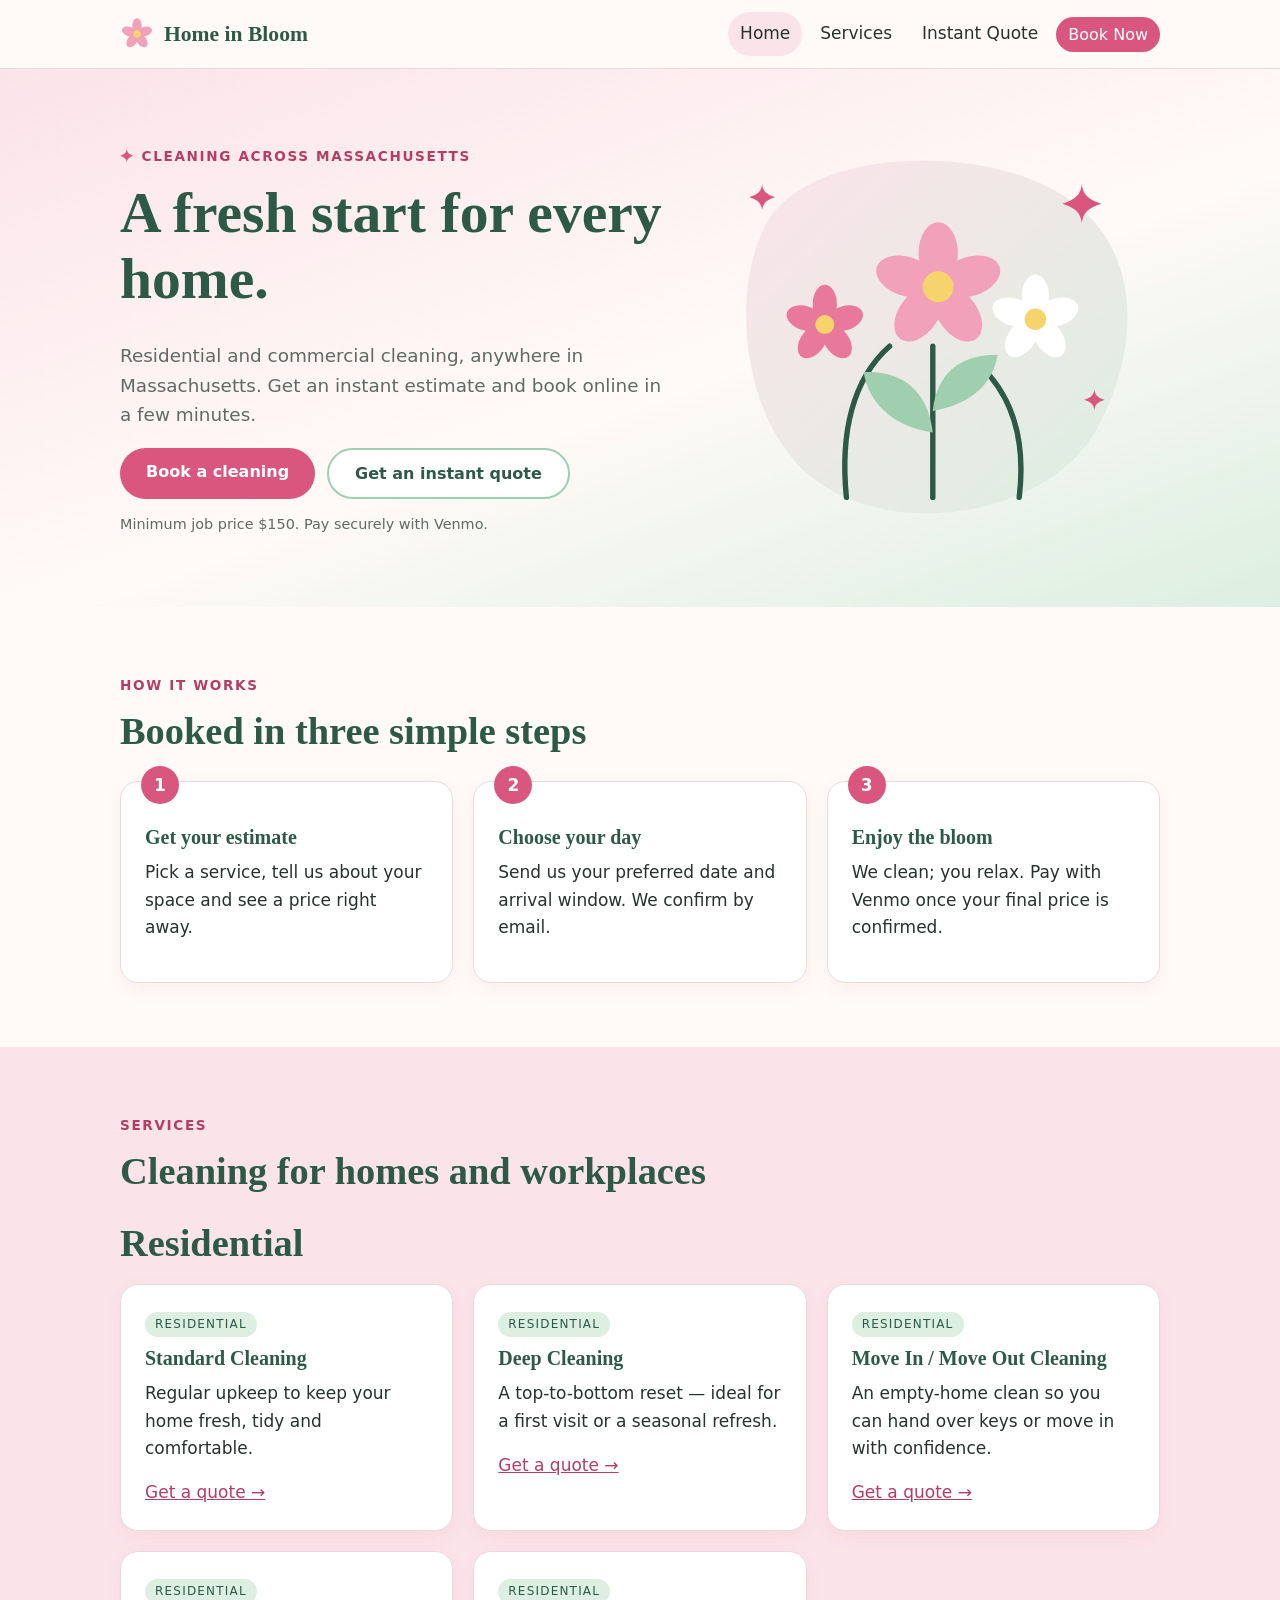
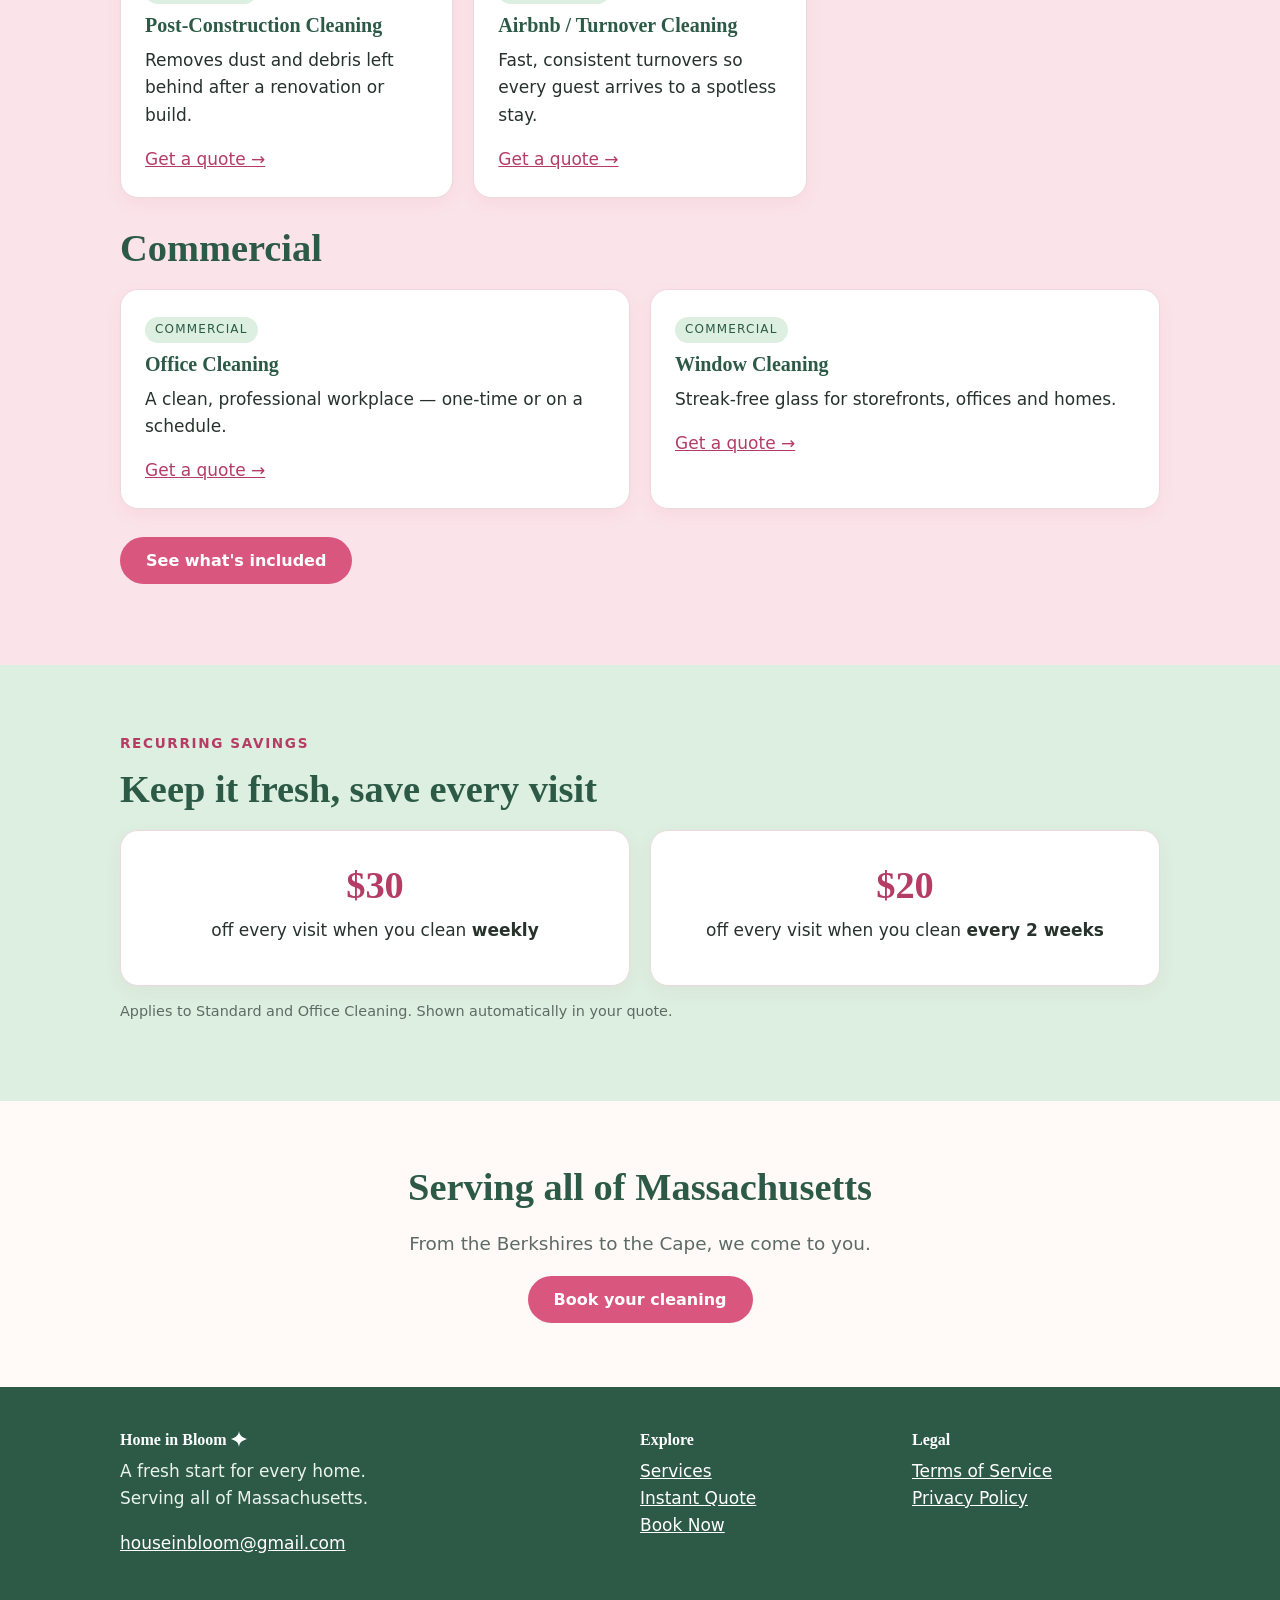
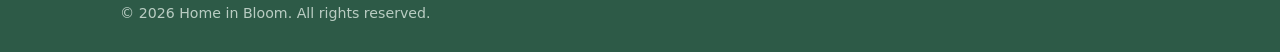
==== index.html @ 501567d4 "Add Home in Bloom booking website Co-Authored-By: Claude Sonnet 5.5 <noreply@anthropic.com> Claude-S" ====
<!doctype html>
<html lang="en"><head>
<meta charset="utf-8"><meta name="viewport" content="width=device-width,initial-scale=1">
<title>A fresh start for every home · Home in Bloom</title>
<meta name="description" content="Home in Bloom — residential and commercial cleaning across Massachusetts. Get an instant quote and book online.">
<link rel="icon" href="assets/favicon.svg" type="image/svg+xml">
<link rel="stylesheet" href="assets/style.css">
</head><body>
<div id="site-header"></div>
<main id="main">
<section class="hero"><div class="wrap">
  <div>
    <span class="eyebrow"><span data-sp></span> Cleaning across Massachusetts</span>
    <h1>A fresh start for every home.</h1>
    <p class="lead">Residential and commercial cleaning, anywhere in Massachusetts. Get an instant estimate and book online in a few minutes.</p>
    <div class="row"><a class="btn" href="book.html">Book a cleaning</a><a class="btn alt" href="quote.html">Get an instant quote</a></div>
    <p class="note" style="margin-top:14px">Minimum job price <span data-min></span>. Pay securely with Venmo.</p>
  </div>
  <svg class="art" viewBox="0 0 420 380" role="img" aria-label="Illustration of blooming flowers and sparkles">
    <defs><linearGradient id="g" x1="0" y1="0" x2="1" y2="1"><stop offset="0" stop-color="#fbe3ea"/><stop offset="1" stop-color="#dcefe0"/></linearGradient></defs>
    <path d="M60 70c40-60 190-70 270-20s70 150 30 220-170 100-250 50S20 130 60 70z" fill="url(#g)"/>
    <g stroke="#2d5a47" stroke-width="5" fill="none" stroke-linecap="round"><path d="M210 330V190"/><path d="M130 330c-6-60 6-110 40-140"/><path d="M290 330c6-50-4-90-34-120"/></g>
    <path d="M210 270c-40-6-60-30-64-56 36-2 60 18 64 56zM210 250c36-6 56-26 60-52-34 0-56 16-60 52z" fill="#9fcfae"/>
    <g transform="translate(150 70) scale(1.3)"><ellipse cx="50" cy="26" rx="14" ry="22" fill="#f2a1ba"/><ellipse cx="50" cy="26" rx="14" ry="22" fill="#f2a1ba" transform="rotate(72 50 50)"/><ellipse cx="50" cy="26" rx="14" ry="22" fill="#f2a1ba" transform="rotate(144 50 50)"/><ellipse cx="50" cy="26" rx="14" ry="22" fill="#f2a1ba" transform="rotate(216 50 50)"/><ellipse cx="50" cy="26" rx="14" ry="22" fill="#f2a1ba" transform="rotate(288 50 50)"/><circle cx="50" cy="50" r="11" fill="#f6d36b"/></g>
    <g transform="translate(70 130) scale(.8)"><ellipse cx="50" cy="26" rx="14" ry="22" fill="#e8799c"/><ellipse cx="50" cy="26" rx="14" ry="22" fill="#e8799c" transform="rotate(72 50 50)"/><ellipse cx="50" cy="26" rx="14" ry="22" fill="#e8799c" transform="rotate(144 50 50)"/><ellipse cx="50" cy="26" rx="14" ry="22" fill="#e8799c" transform="rotate(216 50 50)"/><ellipse cx="50" cy="26" rx="14" ry="22" fill="#e8799c" transform="rotate(288 50 50)"/><circle cx="50" cy="50" r="11" fill="#f6d36b"/></g>
    <g transform="translate(260 120) scale(.9)"><ellipse cx="50" cy="26" rx="14" ry="22" fill="#fff"/><ellipse cx="50" cy="26" rx="14" ry="22" fill="#fff" transform="rotate(72 50 50)"/><ellipse cx="50" cy="26" rx="14" ry="22" fill="#fff" transform="rotate(144 50 50)"/><ellipse cx="50" cy="26" rx="14" ry="22" fill="#fff" transform="rotate(216 50 50)"/><ellipse cx="50" cy="26" rx="14" ry="22" fill="#fff" transform="rotate(288 50 50)"/><circle cx="50" cy="50" r="11" fill="#f6d36b"/></g>
    <g fill="#d9577f"><path transform="translate(330 40) scale(1.5)" d="M12 0c.8 6.2 3.5 9.3 12 12-8.5 2.7-11.2 5.8-12 12-.8-6.2-3.5-9.3-12-12 8.5-2.7 11.2-5.8 12-12z"/>
    <path transform="translate(40 40) scale(1)" d="M12 0c.8 6.2 3.5 9.3 12 12-8.5 2.7-11.2 5.8-12 12-.8-6.2-3.5-9.3-12-12 8.5-2.7 11.2-5.8 12-12z"/>
    <path transform="translate(350 230) scale(.8)" d="M12 0c.8 6.2 3.5 9.3 12 12-8.5 2.7-11.2 5.8-12 12-.8-6.2-3.5-9.3-12-12 8.5-2.7 11.2-5.8 12-12z"/></g>
  </svg>
</div></section>

<section><div class="wrap">
  <span class="eyebrow">How it works</span><h2>Booked in three simple steps</h2>
  <div class="grid g3 steps" style="margin-top:28px">
    <div class="card"><h3>Get your estimate</h3><p>Pick a service, tell us about your space and see a price right away.</p></div>
    <div class="card"><h3>Choose your day</h3><p>Send us your preferred date and arrival window. We confirm by email.</p></div>
    <div class="card"><h3>Enjoy the bloom</h3><p>We clean; you relax. Pay with Venmo once your final price is confirmed.</p></div>
  </div>
</div></section>

<section class="pink"><div class="wrap">
  <span class="eyebrow">Services</span><h2>Cleaning for homes and workplaces</h2>
  <div data-services="brief"></div>
  <p style="margin-top:28px"><a class="btn" href="services.html">See what's included</a></p>
</div></section>

<section class="band"><div class="wrap">
  <span class="eyebrow">Recurring savings</span><h2>Keep it fresh, save every visit</h2>
  <div class="disc">
    <div class="card"><div class="big" data-weekly></div><p>off every visit when you clean <b>weekly</b></p></div>
    <div class="card"><div class="big" data-biweekly></div><p>off every visit when you clean <b>every 2 weeks</b></p></div>
  </div>
  <p class="note" style="margin-top:14px">Applies to Standard and Office Cleaning. Shown automatically in your quote.</p>
</div></section>

<section id="reviews-sec" hidden><div class="wrap">
  <span class="eyebrow">Kind words</span><h2>What our customers say</h2>
  <div class="grid g3" id="reviews"></div>
</div></section>

<section><div class="wrap narrow" style="text-align:center">
  <h2>Serving all of Massachusetts</h2>
  <p class="lead">From the Berkshires to the Cape, we come to you.</p>
  <a class="btn" href="book.html">Book your cleaning</a>
</div></section>
</main>
<div id="site-footer"></div>
<script src="assets/config.js"></script><script src="assets/pricing.js"></script><script src="assets/layout.js"></script>
<script src="assets/render-services.js"></script>
<script>
(function(){const C=HIB,P=HIBPricing;
 document.querySelector("[data-weekly]").textContent=P.fmt(C.recurring.weekly.discount);
 document.querySelector("[data-biweekly]").textContent=P.fmt(C.recurring.biweekly.discount);
 document.querySelectorAll("[data-sp]").forEach(e=>e.innerHTML=HIBArt.sparkle);
 if(C.reviews.length){document.getElementById("reviews-sec").hidden=false;
  const esc=v=>String(v).replace(/[&<>"]/g,c=>({"&":"&amp;","<":"&lt;",">":"&gt;","\"":"&quot;"}[c]));
  document.getElementById("reviews").innerHTML=C.reviews.map(r=>`<figure class="card" style="margin:0"><blockquote>“${esc(r.quote)}”</blockquote><figcaption class="note" style="margin-top:10px">— ${esc(r.name)}${r.detail?", "+esc(r.detail):""}</figcaption></figure>`).join("");}
})();</script>
</body></html>
---- assets/style.css ----
:root{
  --cream:#fffaf7; --blush:#fbe3ea; --rose:#d9577f; --rose-d:#b53d65;
  --sage:#dcefe0; --sage-m:#9fcfae; --forest:#2d5a47; --ink:#27322d; --muted:#5d6b64;
  --line:#ecd9de; --white:#fff; --radius:18px;
  --serif:"Fraunces","Playfair Display",Georgia,"Times New Roman",serif;
  --sans:system-ui,-apple-system,"Segoe UI",Roboto,Helvetica,Arial,sans-serif;
}
*{box-sizing:border-box}
html{scroll-behavior:smooth}
body{margin:0;font:17px/1.6 var(--sans);color:var(--ink);background:var(--cream)}
img,svg{max-width:100%}
a{color:var(--rose-d)}
h1,h2,h3{font-family:var(--serif);color:var(--forest);line-height:1.15;margin:0 0 .5em;font-weight:600}
h1{font-size:clamp(2.2rem,5vw,3.6rem)} h2{font-size:clamp(1.7rem,3.4vw,2.4rem)} h3{font-size:1.25rem}
p{margin:0 0 1em}
.wrap{max-width:1080px;margin:0 auto;padding:0 20px}
.narrow{max-width:760px}
section{padding:64px 0}
.eyebrow{display:inline-flex;gap:8px;align-items:center;font-size:.85rem;letter-spacing:.12em;text-transform:uppercase;color:var(--rose-d);font-weight:700;margin-bottom:12px}
.lead{font-size:1.15rem;color:var(--muted)}
.skip{position:absolute;left:-999px}.skip:focus{left:10px;top:10px;background:#fff;padding:8px;z-index:99}

/* header */
header.site{position:sticky;top:0;z-index:20;background:rgba(255,250,247,.92);backdrop-filter:blur(8px);border-bottom:1px solid var(--line)}
header.site .wrap{display:flex;align-items:center;justify-content:space-between;height:68px}
.brand{display:flex;align-items:center;gap:10px;text-decoration:none;color:var(--forest);font-family:var(--serif);font-size:1.35rem;font-weight:700}
.brand svg{width:34px;height:34px}
nav.main{display:flex;gap:6px;align-items:center}
nav.main a{padding:8px 12px;border-radius:999px;text-decoration:none;color:var(--ink);font-weight:500}
nav.main a:hover,nav.main a[aria-current]{background:var(--blush)}
nav.main a.btn{color:#fff;background:var(--rose)}
nav.main a.btn:hover{background:var(--rose-d)}
.menu-btn{display:none;background:none;border:1px solid var(--line);border-radius:10px;padding:8px 12px;font-size:1rem}
@media(max-width:760px){
  .menu-btn{display:block}
  nav.main{display:none;position:absolute;top:68px;left:0;right:0;background:var(--cream);flex-direction:column;align-items:stretch;padding:12px 20px 20px;border-bottom:1px solid var(--line)}
  nav.main.open{display:flex}
}

/* buttons */
.btn{display:inline-block;background:var(--rose);color:#fff;border:0;border-radius:999px;padding:14px 26px;font:600 1rem var(--sans);text-decoration:none;cursor:pointer;transition:.15s}
.btn:hover{background:var(--rose-d);transform:translateY(-1px)}
.btn.alt{background:#fff;color:var(--forest);border:2px solid var(--sage-m)}
.btn.alt:hover{background:var(--sage)}
.btn[disabled]{opacity:.5;cursor:not-allowed;transform:none}
.row{display:flex;gap:12px;flex-wrap:wrap}

/* hero */
.hero{background:linear-gradient(160deg,var(--blush) 0%,var(--cream) 55%,var(--sage) 100%);padding:72px 0 56px;overflow:hidden}
.hero .wrap{display:grid;grid-template-columns:1.1fr .9fr;gap:32px;align-items:center}
.hero svg.art{width:100%;height:auto}
@media(max-width:820px){.hero .wrap{grid-template-columns:1fr}.hero svg.art{max-width:360px;margin:0 auto}}

/* cards */
.grid{display:grid;gap:20px}
.g3{grid-template-columns:repeat(auto-fit,minmax(250px,1fr))}
.g2{grid-template-columns:repeat(auto-fit,minmax(300px,1fr))}
.card{background:#fff;border:1px solid var(--line);border-radius:var(--radius);padding:24px;box-shadow:0 6px 18px rgba(181,61,101,.06)}
.card .tag{font-size:.75rem;text-transform:uppercase;letter-spacing:.1em;color:var(--forest);background:var(--sage);padding:3px 10px;border-radius:999px;display:inline-block;margin-bottom:10px}
.card ul{padding-left:1.1em;margin:0 0 12px;color:var(--muted)}
.price{font-weight:700;color:var(--rose-d)}
.band{background:var(--sage)}
.pink{background:var(--blush)}
.steps{counter-reset:s}.steps .card{position:relative;padding-top:44px}
.steps .card::before{counter-increment:s;content:counter(s);position:absolute;top:-16px;left:20px;width:38px;height:38px;border-radius:50%;background:var(--rose);color:#fff;display:grid;place-items:center;font-weight:700}
.sparkle{width:1em;height:1em;vertical-align:-.1em;fill:var(--rose)}
.note{font-size:.9rem;color:var(--muted)}
.disc{display:flex;gap:20px;flex-wrap:wrap}
.disc .card{flex:1;min-width:220px;text-align:center}
.disc .big{font-family:var(--serif);font-size:2.4rem;color:var(--rose-d);font-weight:700}
blockquote{margin:0}

/* forms */
label{display:block;font-weight:600;margin:14px 0 6px}
input,select,textarea{width:100%;font:inherit;padding:12px 14px;border:1.5px solid var(--line);border-radius:12px;background:#fff;color:var(--ink)}
input:focus,select:focus,textarea:focus{outline:3px solid var(--sage-m);border-color:var(--forest)}
.two{display:grid;grid-template-columns:1fr 1fr;gap:14px}
@media(max-width:560px){.two{grid-template-columns:1fr}}
.check{display:flex;gap:10px;align-items:center;font-weight:400;margin:8px 0;padding:10px 12px;border:1.5px solid var(--line);border-radius:12px;background:#fff}
.check input{width:auto}
.check .qty{width:76px;margin-left:auto;padding:6px 8px}
.check .p{margin-left:auto;color:var(--muted)}
.opt{display:block;border:2px solid var(--line);border-radius:14px;padding:14px 16px;margin:10px 0;cursor:pointer;background:#fff;font-weight:400}
.opt:has(input:checked){border-color:var(--rose);background:var(--blush)}
.opt input{width:auto;margin-right:8px}
.opt b{font-weight:700}
.err{color:#b3261e;font-size:.9rem;margin-top:6px;min-height:1.2em}

/* quote + booking layout */
.split{display:grid;grid-template-columns:1.3fr 1fr;gap:28px;align-items:start}
@media(max-width:860px){.split{grid-template-columns:1fr}}
.summary{position:sticky;top:90px}
.summary table{width:100%;border-collapse:collapse;font-size:.95rem}
.summary td{padding:6px 0;border-bottom:1px dashed var(--line)}
.summary td:last-child{text-align:right;white-space:nowrap}
.summary .total td{font-weight:800;font-size:1.25rem;color:var(--forest);border:0;padding-top:12px}
.summary .disc-row td{color:var(--forest)}
.progress{display:flex;gap:6px;margin-bottom:22px}
.progress span{flex:1;height:8px;border-radius:99px;background:var(--line)}
.progress span.on{background:var(--rose)}
.stepname{font-size:.9rem;color:var(--muted);margin-bottom:6px}
.step{display:none}.step.active{display:block}
.nav{display:flex;justify-content:space-between;gap:12px;margin-top:24px}
.callout{background:var(--sage);border-radius:14px;padding:16px 18px;margin:16px 0}
.tbd{background:#fff3b0;border-radius:6px;padding:0 6px;font-weight:600}

/* footer */
footer.site{background:var(--forest);color:#e8f3ec;padding:44px 0 28px}
footer.site a{color:#fff}
footer.site .cols{display:grid;grid-template-columns:2fr 1fr 1fr;gap:24px}
@media(max-width:700px){footer.site .cols{grid-template-columns:1fr}}
footer.site h3{color:#fff;font-size:1rem}
footer.site ul{list-style:none;padding:0;margin:0}
footer.site small{display:block;margin-top:28px;opacity:.75}

/* legal */
.legal h2{font-size:1.4rem;margin-top:1.8em}
.legal li{margin-bottom:.4em}
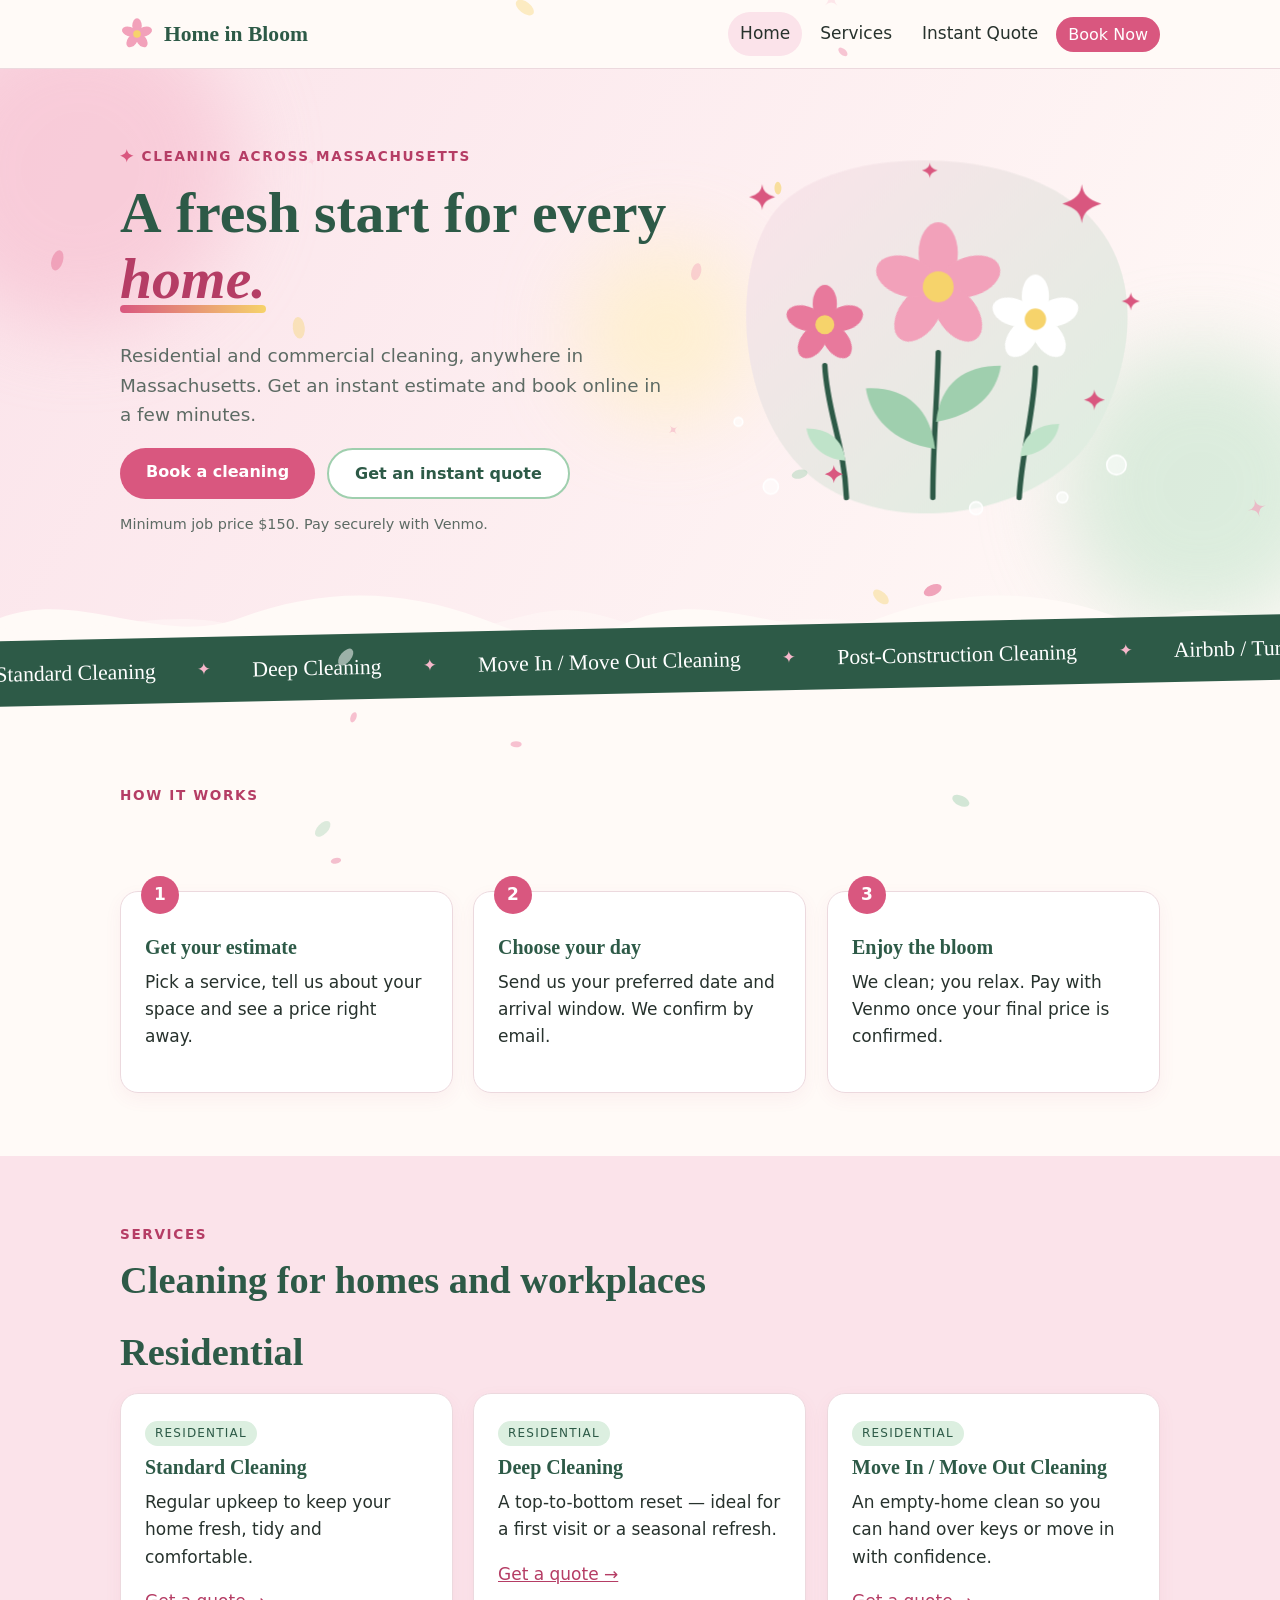
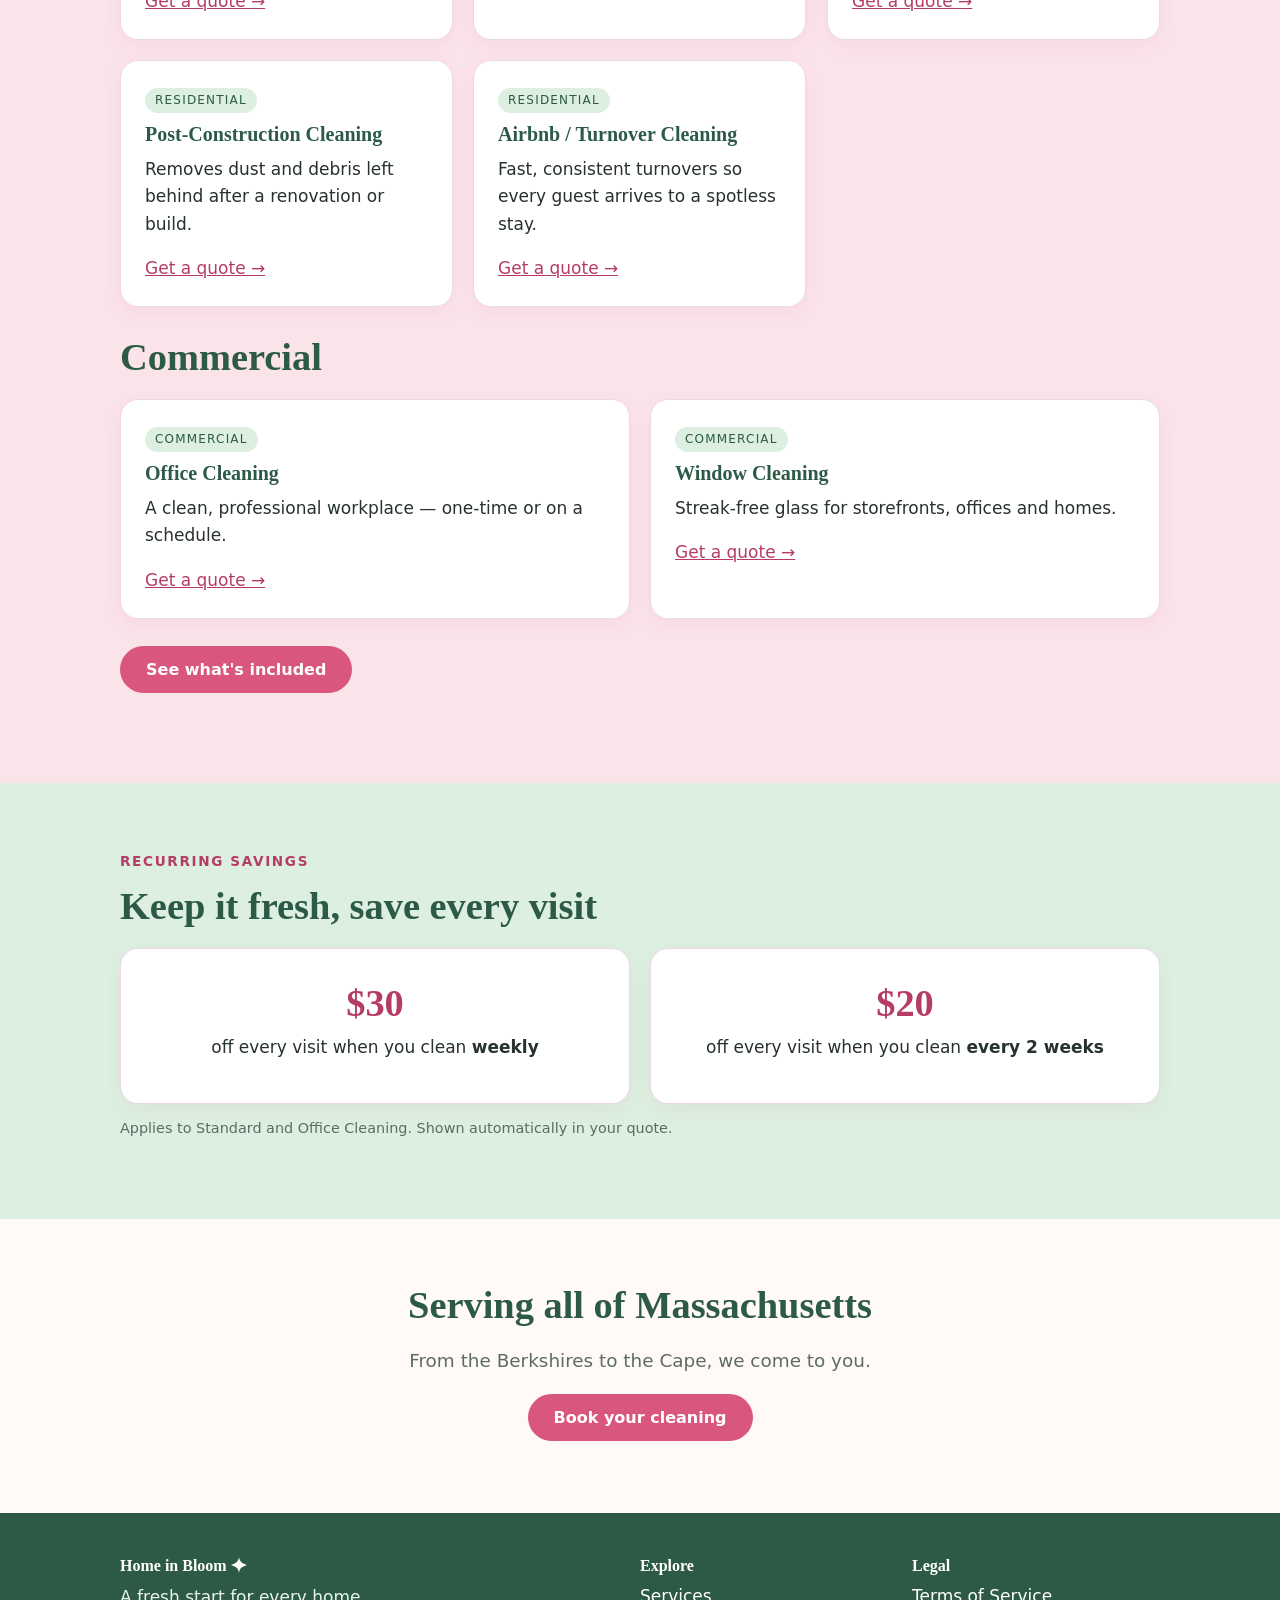
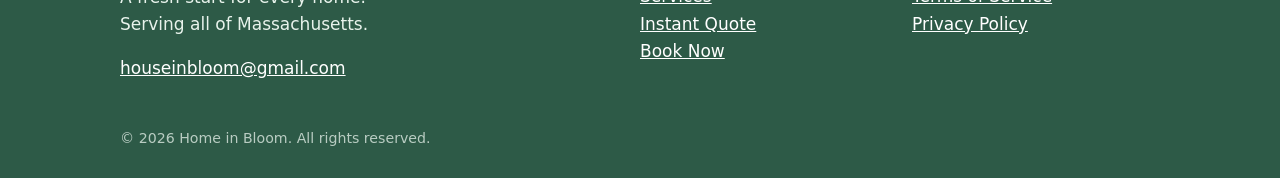
==== commit 86086244: "Add animation layer: blooming hero, scroll reveals, petals, cursor sparkles, tilt cards, marquee, co" ====
--- a/index.html
+++ b/index.html
@@ -4,31 +4,38 @@
 <title>A fresh start for every home · Home in Bloom</title>
 <meta name="description" content="Home in Bloom — residential and commercial cleaning across Massachusetts. Get an instant quote and book online.">
 <link rel="icon" href="assets/favicon.svg" type="image/svg+xml">
-<link rel="stylesheet" href="assets/style.css">
+<link rel="stylesheet" href="assets/style.css"><link rel="stylesheet" href="assets/fx.css">
+<script>document.documentElement.classList.add("js")</script>
 </head><body>
 <div id="site-header"></div>
 <main id="main">
-<section class="hero"><div class="wrap">
+<section class="hero"><div class="blobs"><i></i><i></i><i></i></div><div class="wrap">
   <div>
     <span class="eyebrow"><span data-sp></span> Cleaning across Massachusetts</span>
-    <h1>A fresh start for every home.</h1>
+    <h1 data-split>A fresh start for every <em>home.</em></h1>
     <p class="lead">Residential and commercial cleaning, anywhere in Massachusetts. Get an instant estimate and book online in a few minutes.</p>
-    <div class="row"><a class="btn" href="book.html">Book a cleaning</a><a class="btn alt" href="quote.html">Get an instant quote</a></div>
+    <div class="row"><a class="btn pulse" href="book.html">Book a cleaning</a><a class="btn alt" href="quote.html">Get an instant quote</a></div>
     <p class="note" style="margin-top:14px">Minimum job price <span data-min></span>. Pay securely with Venmo.</p>
   </div>
-  <svg class="art" viewBox="0 0 420 380" role="img" aria-label="Illustration of blooming flowers and sparkles">
+  <svg class="art" viewBox="0 0 420 380" role="img" aria-label="Illustration of blooming flowers, sparkles and bubbles">
     <defs><linearGradient id="g" x1="0" y1="0" x2="1" y2="1"><stop offset="0" stop-color="#fbe3ea"/><stop offset="1" stop-color="#dcefe0"/></linearGradient></defs>
-    <path d="M60 70c40-60 190-70 270-20s70 150 30 220-170 100-250 50S20 130 60 70z" fill="url(#g)"/>
-    <g stroke="#2d5a47" stroke-width="5" fill="none" stroke-linecap="round"><path d="M210 330V190"/><path d="M130 330c-6-60 6-110 40-140"/><path d="M290 330c6-50-4-90-34-120"/></g>
-    <path d="M210 270c-40-6-60-30-64-56 36-2 60 18 64 56zM210 250c36-6 56-26 60-52-34 0-56 16-60 52z" fill="#9fcfae"/>
-    <g transform="translate(150 70) scale(1.3)"><ellipse cx="50" cy="26" rx="14" ry="22" fill="#f2a1ba"/><ellipse cx="50" cy="26" rx="14" ry="22" fill="#f2a1ba" transform="rotate(72 50 50)"/><ellipse cx="50" cy="26" rx="14" ry="22" fill="#f2a1ba" transform="rotate(144 50 50)"/><ellipse cx="50" cy="26" rx="14" ry="22" fill="#f2a1ba" transform="rotate(216 50 50)"/><ellipse cx="50" cy="26" rx="14" ry="22" fill="#f2a1ba" transform="rotate(288 50 50)"/><circle cx="50" cy="50" r="11" fill="#f6d36b"/></g>
-    <g transform="translate(70 130) scale(.8)"><ellipse cx="50" cy="26" rx="14" ry="22" fill="#e8799c"/><ellipse cx="50" cy="26" rx="14" ry="22" fill="#e8799c" transform="rotate(72 50 50)"/><ellipse cx="50" cy="26" rx="14" ry="22" fill="#e8799c" transform="rotate(144 50 50)"/><ellipse cx="50" cy="26" rx="14" ry="22" fill="#e8799c" transform="rotate(216 50 50)"/><ellipse cx="50" cy="26" rx="14" ry="22" fill="#e8799c" transform="rotate(288 50 50)"/><circle cx="50" cy="50" r="11" fill="#f6d36b"/></g>
-    <g transform="translate(260 120) scale(.9)"><ellipse cx="50" cy="26" rx="14" ry="22" fill="#fff"/><ellipse cx="50" cy="26" rx="14" ry="22" fill="#fff" transform="rotate(72 50 50)"/><ellipse cx="50" cy="26" rx="14" ry="22" fill="#fff" transform="rotate(144 50 50)"/><ellipse cx="50" cy="26" rx="14" ry="22" fill="#fff" transform="rotate(216 50 50)"/><ellipse cx="50" cy="26" rx="14" ry="22" fill="#fff" transform="rotate(288 50 50)"/><circle cx="50" cy="50" r="11" fill="#f6d36b"/></g>
-    <g fill="#d9577f"><path transform="translate(330 40) scale(1.5)" d="M12 0c.8 6.2 3.5 9.3 12 12-8.5 2.7-11.2 5.8-12 12-.8-6.2-3.5-9.3-12-12 8.5-2.7 11.2-5.8 12-12z"/>
-    <path transform="translate(40 40) scale(1)" d="M12 0c.8 6.2 3.5 9.3 12 12-8.5 2.7-11.2 5.8-12 12-.8-6.2-3.5-9.3-12-12 8.5-2.7 11.2-5.8 12-12z"/>
-    <path transform="translate(350 230) scale(.8)" d="M12 0c.8 6.2 3.5 9.3 12 12-8.5 2.7-11.2 5.8-12 12-.8-6.2-3.5-9.3-12-12 8.5-2.7 11.2-5.8 12-12z"/></g>
+    <path class="blob" d="M60 70c40-60 190-70 270-20s70 150 30 220-170 100-250 50S20 130 60 70z" fill="url(#g)"/>
+    <g stroke="#2d5a47" stroke-width="5" fill="none" stroke-linecap="round">
+      <path class="stem" pathLength="1" style="--d:.3s" d="M210 330C210 280 214 240 215 196"/>
+      <path class="stem" pathLength="1" style="--d:.5s" d="M130 330C128 280 112 250 110 208"/>
+      <path class="stem" pathLength="1" style="--d:.7s" d="M290 330C292 290 304 250 305 210"/></g>
+    <path class="leaf" style="--d:.9s" d="M212 285c-40-6-60-30-64-56 36-2 60 18 64 56z" fill="#9fcfae"/>
+    <path class="leaf r" style="--d:1.05s" d="M213 260c36-6 56-26 60-52-34 0-56 16-60 52z" fill="#9fcfae"/>
+    <path class="leaf" style="--d:1.2s" d="M129 296c-22-2-34-16-36-30 20 0 34 10 36 30z" fill="#bfe3c9"/>
+    <path class="leaf r" style="--d:1.3s" d="M291 292c22-2 34-16 36-30-20 0-34 10-36 30z" fill="#bfe3c9"/>
+    <g transform="translate(150 70) scale(1.3)"><g class="flower" style="--d:1.0s"><g transform="rotate(0 50 50)"><ellipse class="petal" style="--i:0" cx="50" cy="26" rx="14" ry="22" fill="#f2a1ba"/></g><g transform="rotate(72 50 50)"><ellipse class="petal" style="--i:1" cx="50" cy="26" rx="14" ry="22" fill="#f2a1ba"/></g><g transform="rotate(144 50 50)"><ellipse class="petal" style="--i:2" cx="50" cy="26" rx="14" ry="22" fill="#f2a1ba"/></g><g transform="rotate(216 50 50)"><ellipse class="petal" style="--i:3" cx="50" cy="26" rx="14" ry="22" fill="#f2a1ba"/></g><g transform="rotate(288 50 50)"><ellipse class="petal" style="--i:4" cx="50" cy="26" rx="14" ry="22" fill="#f2a1ba"/></g><circle class="ctr" cx="50" cy="50" r="11" fill="#f6d36b"/></g></g>
+    <g transform="translate(70 130) scale(0.8)"><g class="flower" style="--d:1.35s"><g transform="rotate(0 50 50)"><ellipse class="petal" style="--i:0" cx="50" cy="26" rx="14" ry="22" fill="#e8799c"/></g><g transform="rotate(72 50 50)"><ellipse class="petal" style="--i:1" cx="50" cy="26" rx="14" ry="22" fill="#e8799c"/></g><g transform="rotate(144 50 50)"><ellipse class="petal" style="--i:2" cx="50" cy="26" rx="14" ry="22" fill="#e8799c"/></g><g transform="rotate(216 50 50)"><ellipse class="petal" style="--i:3" cx="50" cy="26" rx="14" ry="22" fill="#e8799c"/></g><g transform="rotate(288 50 50)"><ellipse class="petal" style="--i:4" cx="50" cy="26" rx="14" ry="22" fill="#e8799c"/></g><circle class="ctr" cx="50" cy="50" r="11" fill="#f6d36b"/></g></g>
+    <g transform="translate(260 120) scale(0.9)"><g class="flower" style="--d:1.6s"><g transform="rotate(0 50 50)"><ellipse class="petal" style="--i:0" cx="50" cy="26" rx="14" ry="22" fill="#ffffff"/></g><g transform="rotate(72 50 50)"><ellipse class="petal" style="--i:1" cx="50" cy="26" rx="14" ry="22" fill="#ffffff"/></g><g transform="rotate(144 50 50)"><ellipse class="petal" style="--i:2" cx="50" cy="26" rx="14" ry="22" fill="#ffffff"/></g><g transform="rotate(216 50 50)"><ellipse class="petal" style="--i:3" cx="50" cy="26" rx="14" ry="22" fill="#ffffff"/></g><g transform="rotate(288 50 50)"><ellipse class="petal" style="--i:4" cx="50" cy="26" rx="14" ry="22" fill="#ffffff"/></g><circle class="ctr" cx="50" cy="50" r="11" fill="#f6d36b"/></g></g>
+    <g transform="translate(330 40) scale(1.5)"><path class="tw" style="--t:0s" fill="#d9577f" d="M12 0c.8 6.2 3.5 9.3 12 12-8.5 2.7-11.2 5.8-12 12-.8-6.2-3.5-9.3-12-12 8.5-2.7 11.2-5.8 12-12z"/></g><g transform="translate(40 40) scale(1)"><path class="tw" style="--t:0.7s" fill="#d9577f" d="M12 0c.8 6.2 3.5 9.3 12 12-8.5 2.7-11.2 5.8-12 12-.8-6.2-3.5-9.3-12-12 8.5-2.7 11.2-5.8 12-12z"/></g><g transform="translate(350 230) scale(0.8)"><path class="tw" style="--t:1.4s" fill="#d9577f" d="M12 0c.8 6.2 3.5 9.3 12 12-8.5 2.7-11.2 5.8-12 12-.8-6.2-3.5-9.3-12-12 8.5-2.7 11.2-5.8 12-12z"/></g><g transform="translate(110 300) scale(0.7)"><path class="tw" style="--t:0.35s" fill="#d9577f" d="M12 0c.8 6.2 3.5 9.3 12 12-8.5 2.7-11.2 5.8-12 12-.8-6.2-3.5-9.3-12-12 8.5-2.7 11.2-5.8 12-12z"/></g><g transform="translate(200 20) scale(0.6)"><path class="tw" style="--t:1.1s" fill="#d9577f" d="M12 0c.8 6.2 3.5 9.3 12 12-8.5 2.7-11.2 5.8-12 12-.8-6.2-3.5-9.3-12-12 8.5-2.7 11.2-5.8 12-12z"/></g><g transform="translate(385 140) scale(0.7)"><path class="tw" style="--t:1.9s" fill="#d9577f" d="M12 0c.8 6.2 3.5 9.3 12 12-8.5 2.7-11.2 5.8-12 12-.8-6.2-3.5-9.3-12-12 8.5-2.7 11.2-5.8 12-12z"/></g>
+    <circle class="bub" style="--t:0s" cx="60" cy="320" r="7" fill="rgba(255,255,255,.55)" stroke="#fff" stroke-width="1.5"/><circle class="bub" style="--t:2s" cx="330" cy="330" r="5" fill="rgba(255,255,255,.55)" stroke="#fff" stroke-width="1.5"/><circle class="bub" style="--t:3.5s" cx="380" cy="300" r="9" fill="rgba(255,255,255,.55)" stroke="#fff" stroke-width="1.5"/><circle class="bub" style="--t:5s" cx="30" cy="260" r="4" fill="rgba(255,255,255,.55)" stroke="#fff" stroke-width="1.5"/><circle class="bub" style="--t:1.2s" cx="250" cy="340" r="6" fill="rgba(255,255,255,.55)" stroke="#fff" stroke-width="1.5"/>
   </svg>
-</div></section>
+</div><div class="wave bottom" style="--c:var(--cream)" aria-hidden="true"><svg viewBox="0 0 2880 80" preserveAspectRatio="none"><path d="M0 40C180 0 360 80 540 40S900 0 1080 40S1260 80 1440 40V80H0Z M1440 40C1620 0 1800 80 1980 40S2340 0 2520 40S2700 80 2880 40V80H1440Z"/></svg><svg viewBox="0 0 2880 80" preserveAspectRatio="none"><path d="M0 52C120 78 360 18 540 52S900 78 1080 52S1260 18 1440 52C1560 78 1800 18 1980 52S2340 78 2520 52S2700 18 2880 52V80H0Z"/></svg></div></section>
+<div class="marquee" data-marquee aria-hidden="true"></div>
 
 <section><div class="wrap">
   <span class="eyebrow">How it works</span><h2>Booked in three simple steps</h2>
@@ -77,4 +84,5 @@
   const esc=v=>String(v).replace(/[&<>"]/g,c=>({"&":"&amp;","<":"&lt;",">":"&gt;","\"":"&quot;"}[c]));
   document.getElementById("reviews").innerHTML=C.reviews.map(r=>`<figure class="card" style="margin:0"><blockquote>“${esc(r.quote)}”</blockquote><figcaption class="note" style="margin-top:10px">— ${esc(r.name)}${r.detail?", "+esc(r.detail):""}</figcaption></figure>`).join("");}
 })();</script>
+<script src="assets/fx.js"></script>
 </body></html>
--- a/assets/style.css
+++ b/assets/style.css
@@ -97,7 +97,7 @@
 .summary .disc-row td{color:var(--forest)}
 .progress{display:flex;gap:6px;margin-bottom:22px}
 .progress span{flex:1;height:8px;border-radius:99px;background:var(--line)}
-.progress span.on{background:var(--rose)}
+
 .stepname{font-size:.9rem;color:var(--muted);margin-bottom:6px}
 .step{display:none}.step.active{display:block}
 .nav{display:flex;justify-content:space-between;gap:12px;margin-top:24px}
--- a/assets/fx.css
+++ b/assets/fx.css
@@ -0,0 +1,151 @@
+/* Motion layer. Everything here is transform/opacity-based and disabled under prefers-reduced-motion. */
+@view-transition{navigation:auto}
+::view-transition-old(root){animation:.25s ease both vtOut}
+::view-transition-new(root){animation:.35s ease both vtIn}
+@keyframes vtOut{to{opacity:0}} @keyframes vtIn{from{opacity:0}}
+html{overflow-x:hidden} body{overflow-x:hidden;overflow-x:clip}
+
+/* ---------- scroll reveal (uses individual props so it never fights tilt/hover transforms) ---------- */
+.js [data-reveal]{opacity:0;translate:0 34px;scale:.97;
+  transition:opacity .9s cubic-bezier(.2,.7,.2,1),translate .9s cubic-bezier(.2,.7,.2,1),scale .9s cubic-bezier(.2,.7,.2,1);
+  transition-delay:calc(var(--d,0)*90ms)}
+.js [data-reveal].in{opacity:1;translate:0 0;scale:1}
+
+/* scroll progress + header */
+#scrollbar{position:fixed;top:0;left:0;right:0;height:4px;z-index:50;transform-origin:left;transform:scaleX(0);
+  background:linear-gradient(90deg,var(--rose),#f6d36b,var(--sage-m))}
+header.site{transition:box-shadow .3s,background .3s}
+header.site.scrolled{box-shadow:0 8px 24px rgba(181,61,101,.12)}
+header.site .brand svg{transition:rotate .6s cubic-bezier(.3,1.6,.5,1)}
+.brand:hover svg{rotate:216deg}
+nav.main a{position:relative;transition:background .2s,color .2s}
+nav.main a:not(.btn)::after{content:"";position:absolute;left:14px;right:14px;bottom:4px;height:2px;border-radius:2px;background:var(--rose);scale:0 1;transition:scale .25s}
+nav.main a:not(.btn):hover::after{scale:1 1}
+
+/* ---------- buttons ---------- */
+.btn{position:relative;overflow:hidden;translate:var(--mx,0) var(--my,0);
+  transition:background .2s,transform .2s,translate .25s cubic-bezier(.2,.8,.2,1),box-shadow .25s}
+.btn::after{content:"";position:absolute;inset:0;background:linear-gradient(105deg,transparent 30%,rgba(255,255,255,.55) 50%,transparent 70%);translate:-120% 0;transition:translate .6s}
+.btn:hover::after{translate:120% 0}
+.btn:hover{box-shadow:0 10px 24px rgba(217,87,127,.35)}
+.btn:active{transform:scale(.96)}
+.btn.pulse{animation:pulse 2.6s 2.2s infinite}
+@keyframes pulse{0%{box-shadow:0 0 0 0 rgba(217,87,127,.5)}70%,100%{box-shadow:0 0 0 18px rgba(217,87,127,0)}}
+
+/* ---------- hero ---------- */
+.hero{position:relative;background:linear-gradient(120deg,var(--blush),var(--cream),var(--sage),var(--blush));background-size:300% 300%;animation:bgShift 18s ease-in-out infinite;padding-bottom:96px}
+@keyframes bgShift{0%,100%{background-position:0 50%}50%{background-position:100% 50%}}
+.hero .blobs{position:absolute;inset:0;overflow:hidden;pointer-events:none}
+.hero .blobs i{position:absolute;border-radius:50%;filter:blur(40px);opacity:.55;
+  translate:calc(var(--px,0)*var(--k)*1px) calc(var(--py,0)*var(--k)*1px);transition:translate .6s ease-out;animation:drift 14s ease-in-out infinite alternate}
+.hero .blobs i:nth-child(1){--k:-30;width:320px;height:320px;background:#f6b8cb;left:-80px;top:-60px}
+.hero .blobs i:nth-child(2){--k:24;width:280px;height:280px;background:#bfe3c9;right:-60px;bottom:20px;animation-delay:-5s}
+.hero .blobs i:nth-child(3){--k:-16;width:180px;height:180px;background:#fff0b8;left:45%;top:30%;animation-delay:-9s}
+@keyframes drift{from{transform:translate(0,0) scale(1)}to{transform:translate(40px,-30px) scale(1.18)}}
+.hero .wrap{position:relative}
+.hero svg.art{translate:calc(var(--px,0)*14px) calc(var(--py,0)*10px);transition:translate .5s ease-out;overflow:visible}
+
+.hero h1 .w{display:inline-block;overflow:hidden;vertical-align:bottom;padding-bottom:.12em;margin-bottom:-.12em}
+.hero h1 .wi{display:inline-block;animation:wordUp .9s cubic-bezier(.2,.9,.2,1) both;animation-delay:calc(.15s + var(--i)*.09s)}
+@keyframes wordUp{from{translate:0 110%;rotate:6deg;opacity:0}to{translate:0 0;rotate:0deg;opacity:1}}
+.hero h1 em{font-style:italic;color:var(--rose-d);position:relative;display:inline-block}
+.hero h1 em::after{content:"";position:absolute;left:0;right:0;bottom:-.02em;height:.14em;border-radius:99px;background:linear-gradient(90deg,var(--rose),#f6d36b);transform-origin:left;animation:underline 1s 1.1s cubic-bezier(.2,.8,.2,1) both}
+@keyframes underline{from{transform:scaleX(0)}to{transform:scaleX(1)}}
+.hero .eyebrow,.hero .lead,.hero .row,.hero .note{animation:rise .9s cubic-bezier(.2,.8,.2,1) both}
+.hero .eyebrow{animation-delay:.05s}.hero .lead{animation-delay:.85s}.hero .row{animation-delay:1s}.hero .note{animation-delay:1.15s}
+@keyframes rise{from{opacity:0;translate:0 24px}to{opacity:1;translate:0 0}}
+.eyebrow .sparkle{animation:spin 6s linear infinite}
+@keyframes spin{to{rotate:360deg}}
+
+/* hero art */
+svg.art .blob,svg.art .leaf,svg.art .flower,svg.art .petal,svg.art .ctr,svg.art .tw,svg.art .bub{transform-box:fill-box}
+svg.art .blob{transform-origin:center;animation:blobIn 1s cubic-bezier(.3,1.4,.5,1) both,blobBreathe 12s 1s ease-in-out infinite}
+@keyframes blobIn{from{scale:.2;opacity:0}to{scale:1;opacity:1}}
+@keyframes blobBreathe{0%,100%{scale:1;rotate:0deg}50%{scale:1.05;rotate:4deg}}
+svg.art .stem{stroke-dasharray:1;stroke-dashoffset:0;animation:grow 1.1s cubic-bezier(.4,.1,.2,1) both;animation-delay:var(--d,.2s)}
+@keyframes grow{from{stroke-dashoffset:1}to{stroke-dashoffset:0}}
+svg.art .leaf{transform-origin:0% 100%;animation:leafIn .8s cubic-bezier(.3,1.5,.5,1) both,leafSway 5s 2.5s ease-in-out infinite;animation-delay:var(--d,1s),calc(var(--d,1s) + 1.5s)}
+svg.art .leaf.r{transform-origin:100% 100%}
+@keyframes leafIn{from{scale:0}to{scale:1}}
+@keyframes leafSway{0%,100%{rotate:0deg}50%{rotate:5deg}}
+svg.art .flower{transform-origin:center;animation:bloomIn 1.2s cubic-bezier(.3,1.5,.5,1) both,sway 7s ease-in-out infinite;animation-delay:var(--d,1s),calc(var(--d,1s) + 1.4s)}
+@keyframes bloomIn{from{scale:0;rotate:-120deg}to{scale:1;rotate:0deg}}
+@keyframes sway{0%,100%{rotate:-4deg}50%{rotate:5deg}}
+svg.art .petal{transform-origin:50% 105%;animation:petalIn .7s cubic-bezier(.3,1.6,.5,1) both;animation-delay:calc(var(--d,1s) + var(--i)*.09s)}
+@keyframes petalIn{from{scale:.1;opacity:0}to{scale:1;opacity:1}}
+svg.art .ctr{transform-origin:center;animation:ctrPop .6s cubic-bezier(.3,2,.5,1) both,ctrBeat 3s 2.5s ease-in-out infinite;animation-delay:calc(var(--d,1s) + .6s),calc(var(--d,1s) + 2s)}
+@keyframes ctrPop{from{scale:0}to{scale:1}}
+@keyframes ctrBeat{0%,100%{scale:1}50%{scale:1.18}}
+svg.art .tw{transform-origin:center;animation:twinkle 2.8s ease-in-out infinite;animation-delay:var(--t,0s)}
+@keyframes twinkle{0%,100%{scale:.3;rotate:0deg;opacity:.35}50%{scale:1.15;rotate:90deg;opacity:1}}
+svg.art .bub{transform-origin:center;animation:bubble 7s ease-in infinite;animation-delay:var(--t,0s)}
+@keyframes bubble{0%{translate:0 40px;opacity:0;scale:.6}15%{opacity:.9}100%{translate:8px -150px;opacity:0;scale:1.2}}
+
+/* waves */
+.wave{position:absolute;left:0;right:0;height:60px;overflow:hidden;line-height:0;pointer-events:none}
+.wave.bottom{bottom:-1px}.wave.top{top:-59px}
+.wave svg{width:200%;height:100%;animation:waveMove 14s linear infinite}
+.wave svg+svg{position:absolute;left:0;top:0;opacity:.5;animation-duration:22s;animation-direction:reverse}
+.wave path{fill:var(--c)}
+@keyframes waveMove{to{translate:-50% 0}}
+section.has-wave{position:relative}
+
+/* marquee */
+.marquee{overflow:hidden;background:var(--forest);color:#fff;padding:15px 0;rotate:-1.2deg;scale:1.04;margin:-18px 0 24px;position:relative;z-index:2}
+.marquee .track{display:flex;width:max-content;animation:marquee 34s linear infinite}
+.marquee:hover .track{animation-play-state:paused}
+.marquee span{padding:0 20px;font-family:var(--serif);font-size:1.3rem;white-space:nowrap;display:inline-flex;align-items:center;gap:40px}
+.marquee span::after{content:"✦";color:#f6b8cb;font-size:1rem;animation:spin 5s linear infinite}
+@keyframes marquee{to{translate:-50% 0}}
+
+/* ---------- cards ---------- */
+.card{transition:box-shadow .3s,border-color .3s}
+.card[data-tilt]{transition:transform .35s cubic-bezier(.2,.8,.2,1),box-shadow .3s;will-change:transform;position:relative;transform-style:preserve-3d}
+.card[data-tilt]:hover{box-shadow:0 22px 44px rgba(181,61,101,.18);border-color:#f2a1ba;transition:transform .08s linear,box-shadow .3s}
+.card[data-tilt]::after{content:"";position:absolute;inset:0;border-radius:inherit;pointer-events:none;opacity:0;transition:opacity .3s;
+  background:radial-gradient(260px circle at var(--gx,50%) var(--gy,50%),rgba(255,196,214,.45),transparent 62%)}
+.card[data-tilt]:hover::after{opacity:1}
+.card .tag{transition:background .2s,scale .2s}
+.card:hover .tag{background:#c6e8d0;scale:1.06}
+.steps .card::before{transition:rotate .6s cubic-bezier(.3,1.6,.5,1),scale .3s}
+.steps .card:hover::before{rotate:360deg;scale:1.15}
+.disc .big{display:inline-block}
+.card a{transition:letter-spacing .2s}.card a:hover{letter-spacing:.03em}
+
+/* ---------- forms & booking flow ---------- */
+.opt{transition:border-color .2s,background .2s,transform .2s,box-shadow .2s}
+.opt:hover{transform:translateX(4px);border-color:#f2a1ba}
+.opt:has(input:checked){box-shadow:0 8px 20px rgba(217,87,127,.18);animation:pop .35s cubic-bezier(.3,1.8,.5,1)}
+.check{transition:border-color .2s,background .2s,transform .15s}
+.check:hover{border-color:var(--sage-m);background:#f7fcf8}.check:has(input:checked){background:var(--sage);border-color:var(--sage-m)}
+@keyframes pop{0%{scale:.96}60%{scale:1.025}100%{scale:1}}
+input,select,textarea{transition:border-color .2s,box-shadow .25s,transform .2s}
+input:focus,select:focus,textarea:focus{box-shadow:0 0 0 5px rgba(159,207,174,.35)}
+.step.active{animation:stepIn .5s cubic-bezier(.2,.8,.2,1) both}
+@keyframes stepIn{from{opacity:0;translate:36px 0}to{opacity:1;translate:0 0}}
+.progress span{background:linear-gradient(90deg,var(--rose),#f6a6c0) no-repeat var(--line);background-size:0 100%;background-color:var(--line);transition:background-size .6s cubic-bezier(.3,.8,.2,1)}
+.progress span.on{background-size:100% 100%;animation:pop .5s}
+.err:not(:empty){animation:shake .4s}
+@keyframes shake{20%,60%{translate:-6px 0}40%,80%{translate:6px 0}}
+.summary .amt{display:inline-block}
+.summary tr{animation:rowIn .35s ease both}
+@keyframes rowIn{from{opacity:0;translate:-8px 0}to{opacity:1;translate:0 0}}
+
+/* success */
+#done h2{animation:rise .7s .2s both}
+.checkmark{width:84px;height:84px;display:block;margin:0 0 12px}
+.checkmark circle{fill:var(--sage);transform-origin:center;transform-box:fill-box;animation:ctrPop .6s cubic-bezier(.3,1.8,.5,1) both}
+.checkmark path{fill:none;stroke:var(--forest);stroke-width:5;stroke-linecap:round;stroke-linejoin:round;stroke-dasharray:1;stroke-dashoffset:0;animation:grow .7s .5s ease-out both}
+
+/* canvas fx layer */
+#fx{position:fixed;inset:0;width:100%;height:100%;pointer-events:none;z-index:40}
+
+/* footer */
+footer.site .cols>div{transition:translate .3s}
+footer.site a{transition:opacity .2s}footer.site a:hover{opacity:.7}
+
+@media (prefers-reduced-motion:reduce){
+  *,*::before,*::after{animation:none!important;transition:none!important}
+  .marquee .track{translate:0 0}
+  html{scroll-behavior:auto}
+}
